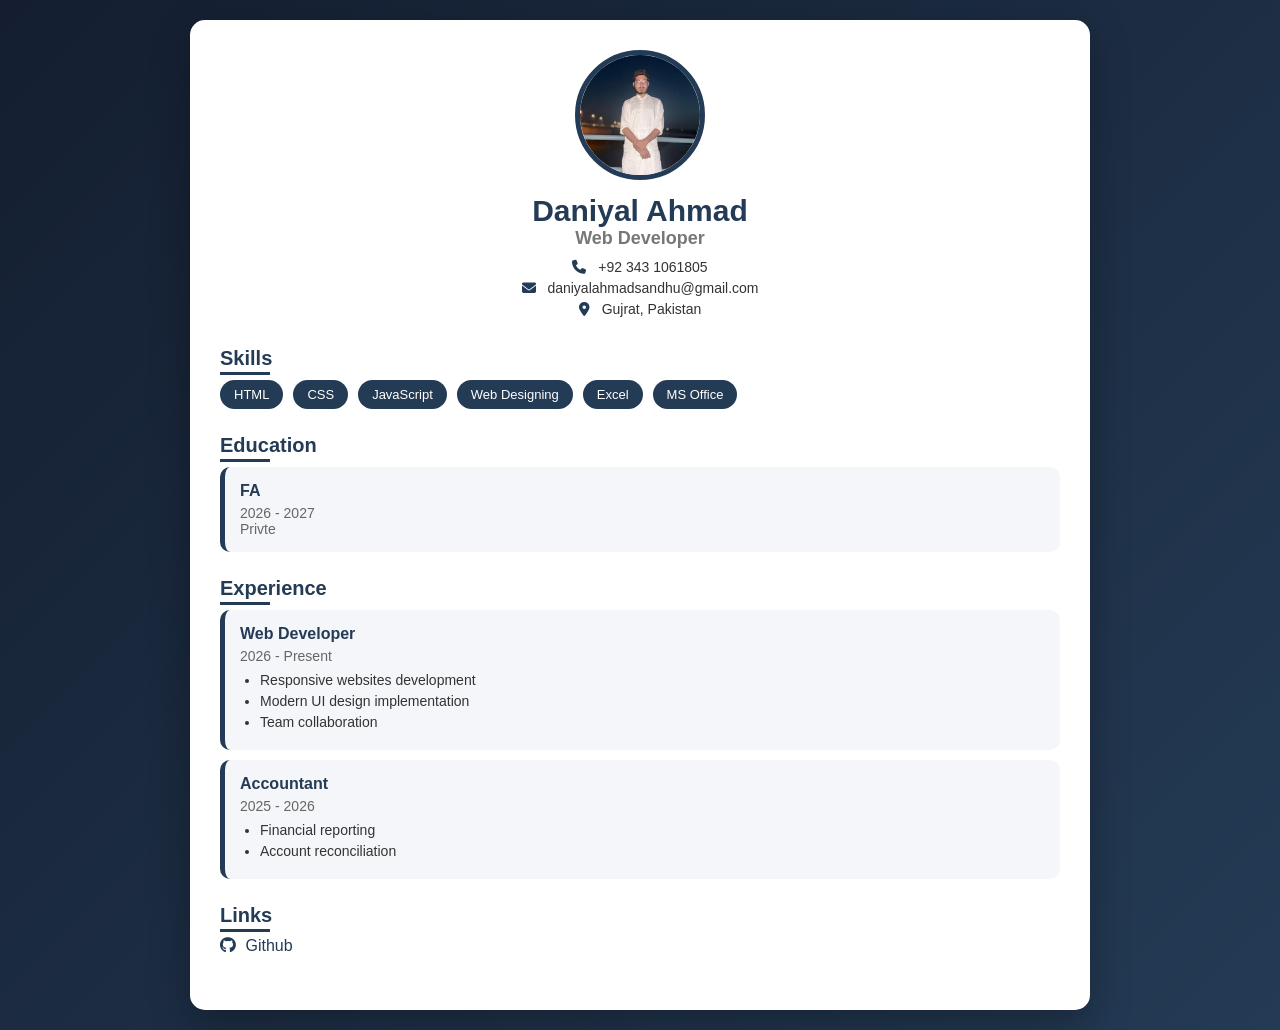
==== index.html @ 337d69d5 "Add files via upload" ====
<!DOCTYPE html>
<html lang="en">
<head>
    <meta charset="UTF-8">
    <meta name="viewport" content="width=device-width, initial-scale=1.0">
    <title>Daniyal Ahmad - CV</title>

    <!-- CSS file link -->
    <link rel="stylesheet" href="style.css">

    <!-- Icons -->
    <link rel="stylesheet" href="https://cdnjs.cloudflare.com/ajax/libs/font-awesome/6.5.0/css/all.min.css">
</head>

<body>

<div class="container">

    <header>
        <img src="./Pic.jpg" class="profile">
        <h1>Daniyal Ahmad</h1>
        <h2>Web Developer</h2>

        <div class="contact">
            <p><i class="fa fa-phone"></i> +92 343 1061805</p>
            <p><i class="fa fa-envelope"></i> daniyalahmadsandhu@gmail.com</p>
            <p><i class="fa fa-location-dot"></i> Gujrat, Pakistan</p>
        </div>
    </header>

    <section>
        <h3>Skills</h3>
        <div class="skills">
            <span>HTML</span>
            <span>CSS</span>
            <span>JavaScript</span>
            <span>Web Designing</span>
            <span>Excel</span>
            <span>MS Office</span>          
        </div>
    </section>

    <section>
        <h3>Education</h3>
        <div class="card">
            <h4>FA</h4>
            <p>2026 - 2027</p>
            <p>Privte</p>
        </div>
    </section>

    <section>
        <h3>Experience</h3>

        <div class="card">
            <h4>Web Developer</h4>
            <p>2026 - Present</p>
            <ul>
                <li>Responsive websites development</li>
                <li>Modern UI design implementation</li>
                <li>Team collaboration</li>
            </ul>
        </div>

        <div class="card">
            <h4>Accountant</h4>
            <p>2025 - 2026</p>
            <ul>
                <li>Financial reporting</li>
                <li>Account reconciliation</li>
            </ul>
        </div>

    </section>

    <section>
        <h3>Links</h3>
        <div class="links">
            <a href="https://github.com/Daniyal-Sandhu" target="_blank">
            <i class="fab fa-github"></i> Github</a>
            
        </div>
    </section>

</div>

</body>
</html>
---- style.css ----
/* Reset */
* {
    margin: 0;
    padding: 0;
    box-sizing: border-box;
    font-family: 'Poppins', sans-serif;
}

/* Body */
body {
    background: linear-gradient(135deg, #141e30, #243b55);
    padding: 20px;
    color: #333;
}

/* Container */
.container {
    max-width: 900px;
    margin: auto;
    background: #fff;
    border-radius: 15px;
    padding: 30px;
    box-shadow: 0 15px 40px rgba(0,0,0,0.3);
    animation: fadeIn 1s ease-in-out;
}

/* Header */
header {
    text-align: center;
    margin-bottom: 30px;
}

.profile {
    width: 130px;
    height: 130px;
    border-radius: 50%;
    border: 5px solid #243b55;
    object-fit: cover;
    margin-bottom: 10px;
    transition: 0.4s;
}

.profile:hover {
    transform: scale(1.1) rotate(5deg);
}

header h1 {
    font-size: 30px;
    color: #243b55;
}

header h2 {
    font-size: 18px;
    color: #777;
    margin-bottom: 10px;
}

/* Contact */
.contact p {
    font-size: 14px;
    margin: 5px 0;
}

.contact i {
    color: #243b55;
    margin-right: 8px;
}

/* Sections */
section {
    margin-bottom: 25px;
}

section h3 {
    font-size: 20px;
    color: #243b55;
    margin-bottom: 10px;
    position: relative;
}

section h3::after {
    content: "";
    width: 50px;
    height: 3px;
    background: #243b55;
    position: absolute;
    bottom: -5px;
    left: 0;
}

/* Skills */
.skills {
    display: flex;
    flex-wrap: wrap;
    gap: 10px;
}

.skills span {
    background: #243b55;
    color: #fff;
    padding: 7px 14px;
    border-radius: 20px;
    font-size: 13px;
    transition: 0.3s;
    cursor: pointer;
}

.skills span:hover {
    background: #141e30;
    transform: scale(1.1);
}

/* Cards */
.card {
    background: #f4f6f9;
    padding: 15px;
    border-radius: 10px;
    margin-top: 10px;
    transition: 0.4s;
    border-left: 5px solid #243b55;
}

.card:hover {
    transform: translateY(-5px);
    box-shadow: 0 10px 20px rgba(0,0,0,0.1);
}

.card h4 {
    color: #243b55;
    margin-bottom: 5px;
}

.card p {
    font-size: 14px;
    color: #666;
}

.card ul {
    margin-top: 8px;
    padding-left: 20px;
}

.card ul li {
    font-size: 14px;
    margin-bottom: 5px;
}

/* Links */
.links a {
    display: inline-block;
    margin-right: 15px;
    text-decoration: none;
    color: #243b55;
    font-weight: 500;
    transition: 0.3s;
    position: relative;
}

.links a::after {
    content: "";
    width: 0%;
    height: 2px;
    background: #243b55;
    position: absolute;
    left: 0;
    bottom: -3px;
    transition: 0.3s;
}

.links a:hover::after {
    width: 100%;
}

.links a:hover {
    color: #000;
}

.links i {
    margin-right: 5px;
}

/* Animation */
@keyframes fadeIn {
    from {
        opacity: 0;
        transform: translateY(20px);
    }
    to {
        opacity: 1;
        transform: translateY(0);
    }
}

/* Responsive */
@media (max-width: 600px) {
    .container {
        padding: 20px;
    }

    header h1 {
        font-size: 24px;
    }

    header h2 {
        font-size: 16px;
    }
}
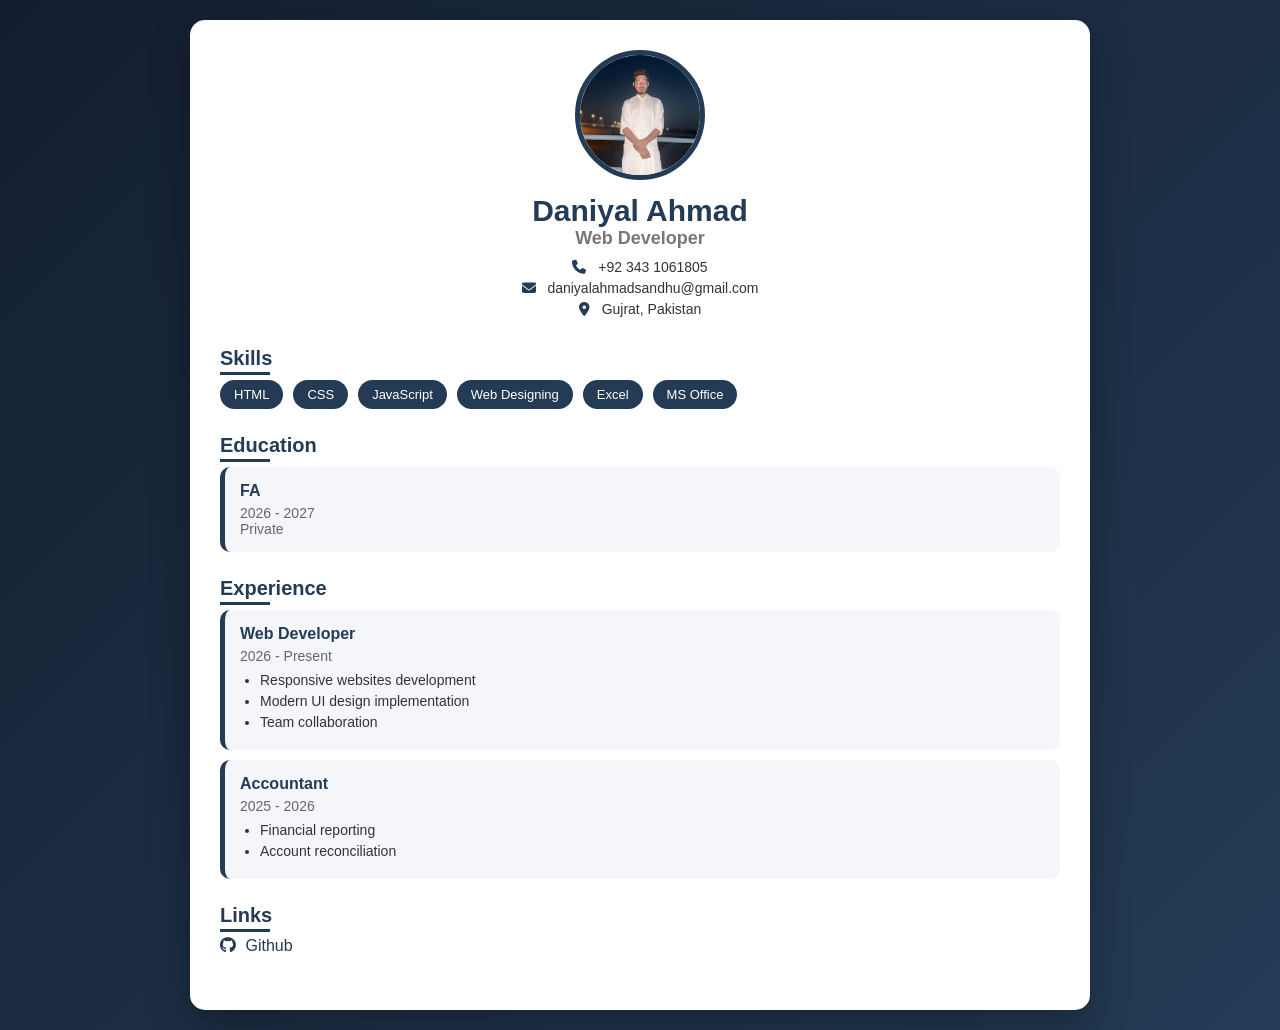
==== commit 1ee039dc: "Fix HTML formatting and structure" ====
--- a/index.html
+++ b/index.html
@@ -45,7 +45,7 @@
         <div class="card">
             <h4>FA</h4>
             <p>2026 - 2027</p>
-            <p>Privte</p>
+            <p>Private</p>
         </div>
     </section>
 
@@ -85,4 +85,4 @@
 </div>
 
 </body>
-</html>+</html>
